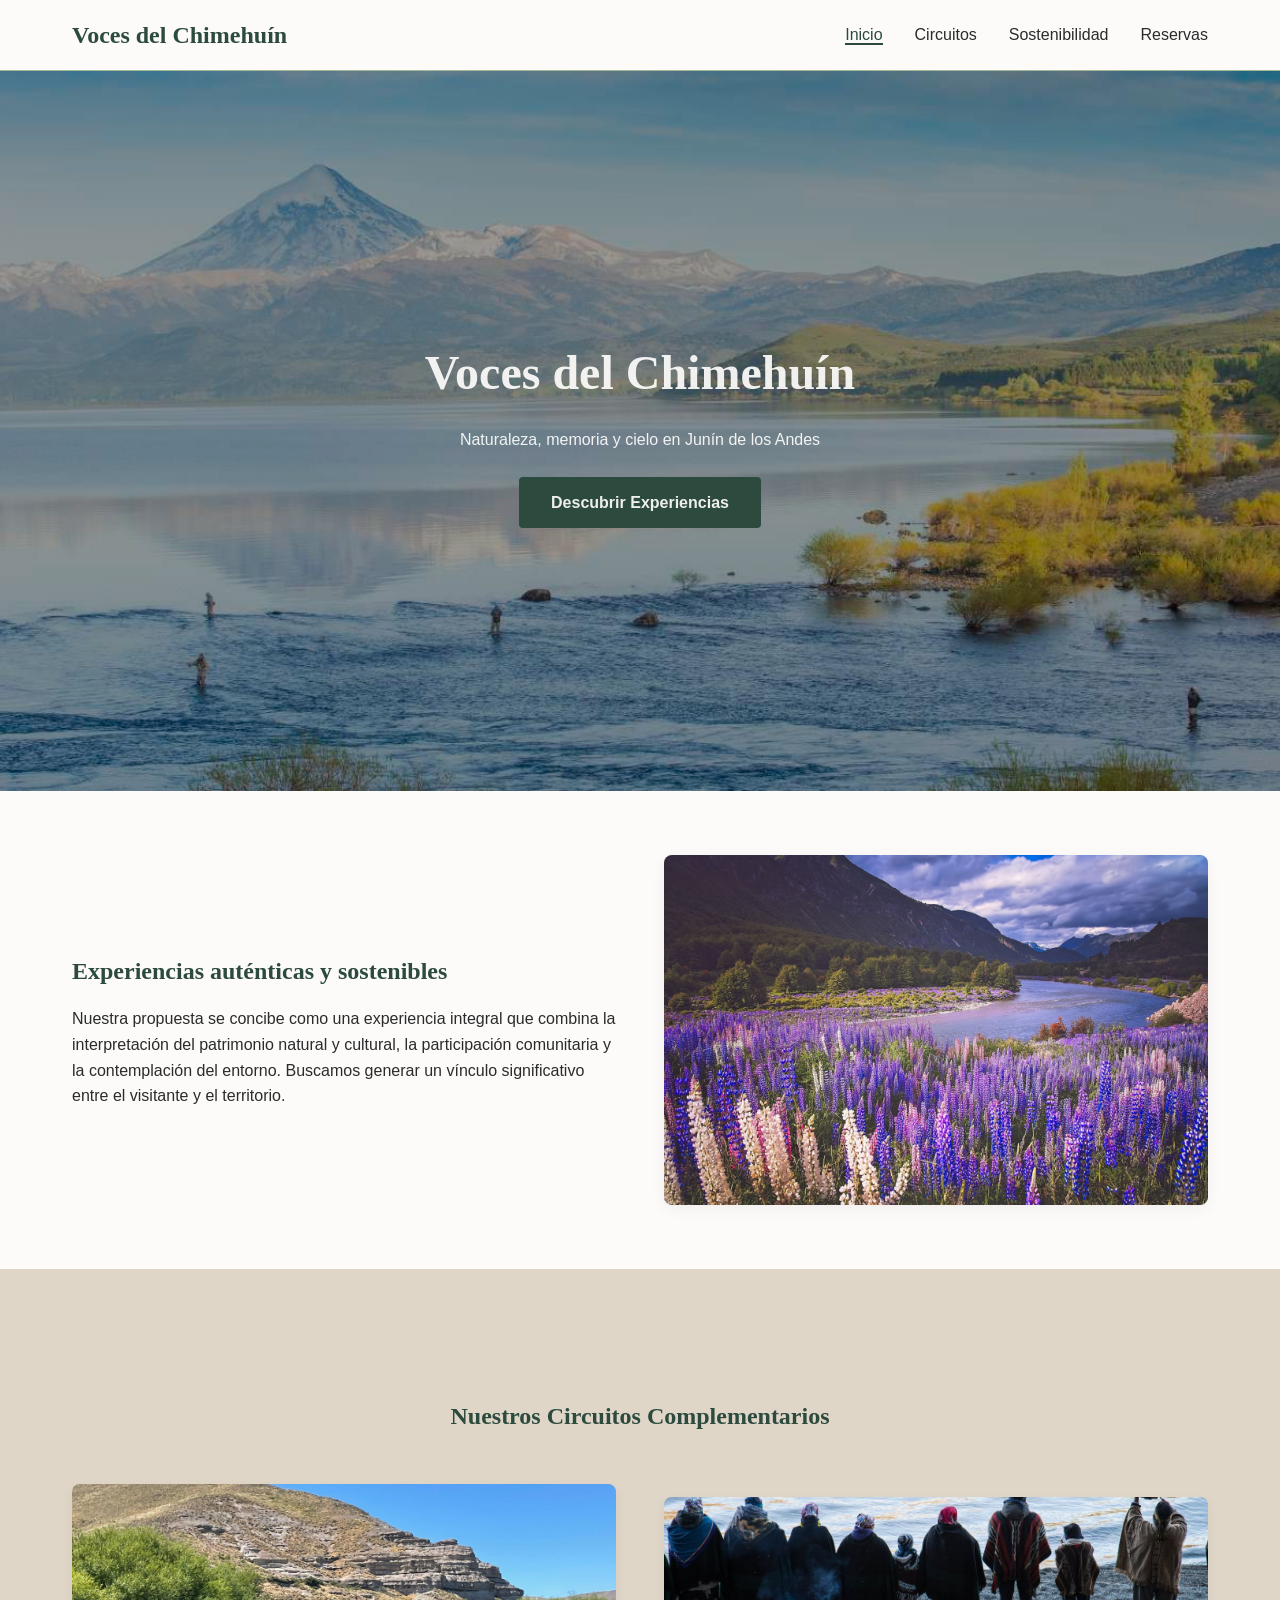
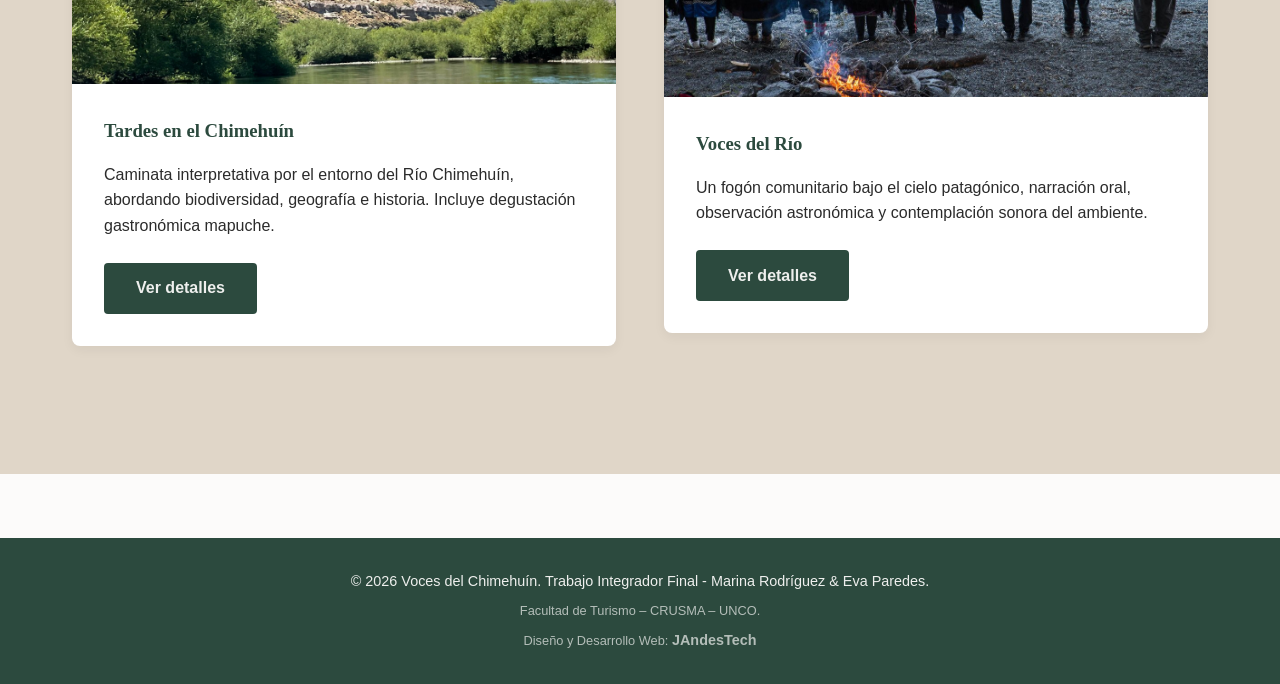
==== index.html @ fe64686c "initial commit" ====
<!DOCTYPE html>
<html lang="es">
<head>
    <meta charset="UTF-8">
    <meta name="viewport" content="width=device-width, initial-scale=1.0">
    <title>Voces del Chimehuín - Inicio</title>
    <link rel="stylesheet" href="css/styles.css">
</head>
<body>

    <header class="header-sitio">
        <div class="nav-contenedor">
            <div class="logo"><a href="index.html">Voces del Chimehuín</a></div>
            <input type="checkbox" id="menu-toggle" class="menu-checkbox">
            <label for="menu-toggle" class="menu-icono">&#9776;</label>
            <ul class="menu">
                <li><a href="index.html" class="active">Inicio</a></li>
                <li><a href="circuitos.html">Circuitos</a></li>
                <li><a href="comunidad.html">Sostenibilidad</a></li>
                <li><a href="contacto.html">Reservas</a></li>
            </ul>
        </div>
    </header>

    <section class="bg-imagen bg-overlay hero" style="background-image: url('img/asm.-la-boca-del-chimehuin-25.jpg');">
        <h1>Voces del Chimehuín</h1>
        <p>Naturaleza, memoria y cielo en Junín de los Andes</p>
        <a href="circuitos.html" class="btn">Descubrir Experiencias</a>
    </section>

    <main class="seccion grid-2">
        <div>
            <h2>Experiencias auténticas y sostenibles</h2>
            <p>Nuestra propuesta se concibe como una experiencia integral que combina la interpretación del patrimonio natural y cultural, la participación comunitaria y la contemplación del entorno. Buscamos generar un vínculo significativo entre el visitante y el territorio.</p>
        </div>
        <div class="bg-imagen tarjeta-img" style="background-image: url('img/patagonia-3856392785.jpg');"></div>
    </main>

    <section style="background-color: var(--color-tierra); padding: 4rem 0;">
        <div class="seccion">
            <h2 style="text-align: center; margin-bottom: 3rem;">Nuestros Circuitos Complementarios</h2>
            <div class="grid-2">
                <div class="card-circuito">
                    <div class="bg-imagen" style="background-image: url('img/Chimehuin-River_2-scaled.jpg'); min-height: 200px;"></div>
                    <div class="card-circuito-body">
                        <h3>Tardes en el Chimehuín</h3>
                        <p>Caminata interpretativa por el entorno del Río Chimehuín, abordando biodiversidad, geografía e historia. Incluye degustación gastronómica mapuche.</p>
                        <a href="circuitos.html" class="btn">Ver detalles</a>
                    </div>
                </div>
                <div class="card-circuito">
                    <div class="bg-imagen" style="background-image: url('img/fogon.jpg'); min-height: 200px;"></div>
                    <div class="card-circuito-body">
                        <h3>Voces del Río</h3>
                        <p>Un fogón comunitario bajo el cielo patagónico, narración oral, observación astronómica y contemplación sonora del ambiente.</p>
                        <a href="circuitos.html" class="btn">Ver detalles</a>
                    </div>
                </div>
            </div>
        </div>
    </section>

    <footer class="footer-sitio">
        <p>© 2026 Voces del Chimehuín. Trabajo Integrador Final - Marina Rodríguez & Eva Paredes.</p>
        <p class="footer-detail">Facultad de Turismo – CRUSMA – UNCO.</p>
        <p class="footer-atribution">Diseño y Desarrollo Web: <a href="https://jandestech.com.ar" target="_blank">JAndesTech</a></p>
    </footer>

</body>
</html>
---- css/styles.css ----
/* ==========================================================================
   VARIABLES Y CONFIGURACIÓN INICIAL (Inspiración: Guía del Bosque)
   ========================================================================== */
:root {
    --color-principal: #2c4a3e;     /* Verde pino orgánico */
    --color-secundario: #a3b899;    /* Verde musgo suave */
    --color-oscuro: #111e25;        /* Azul noche/negro profundo para el circuito nocturno */
    --color-tierra: #dfd5c6f6;        /* Arena/piedra de río para fondos claros */
    --color-claro: #fcfbfaee;         /* Blanco roto orgánico */
    --color-texto: #2b2b2b;
    --fuente-titulos: 'Georgia', serif;
    --fuente-cuerpo: 'Helvetica Neue', Arial, sans-serif;
}

* {
    box-sizing: border-box;
    margin: 0;
    padding: 0;
}

body {
    font-family: var(--fuente-cuerpo);
    color: var(--color-texto);
    background-color: var(--color-claro);
    line-height: 1.6;
}

h1, h2, h3 {
    font-family: var(--fuente-titulos);
    color: var(--color-principal);
    margin-bottom: 1rem;
}

/* ==========================================================================
   NAVEGACIÓN (Menú Hamburguesa Pure CSS - No JS)
   ========================================================================== */
.header-sitio {
    background-color: var(--color-claro);
    border-bottom: 1px solid var(--color-secundario);
    position: sticky;
    top: 0;
    z-index: 1000;
}

.nav-contenedor {
    max-width: 1200px;
    margin: 0 auto;
    display: flex;
    justify-content: space-between;
    align-items: center;
    padding: 1rem 2rem;
}

.logo a {
    font-family: var(--fuente-titulos);
    font-size: 1.5rem;
    font-weight: bold;
    color: var(--color-principal);
    text-decoration: none;
}

.menu {
    display: flex;
    list-style: none;
    gap: 2rem;
}

.menu a {
    text-decoration: none;
    color: var(--color-texto);
    font-weight: 500;
    transition: color 0.3s;
}

.menu a:hover, .menu a.active {
    color: var(--color-principal);
    border-bottom: 2px solid var(--color-principal);
}

/* Mecanismo de menú responsive sin JS */
.menu-checkbox, .menu-icono {
    display: none;
}

@media (max-width: 768px) {
    .menu {
        display: none;
        flex-direction: column;
        position: absolute;
        top: 100%;
        left: 0;
        width: 100%;
        background-color: var(--color-claro);
        padding: 1rem 2rem;
        border-bottom: 1px solid var(--color-secundario);
        gap: 1.5rem;
    }
    
    .menu-icono {
        display: block;
        font-size: 1.8rem;
        cursor: pointer;
        color: var(--color-principal);
    }
    
    /* Cuando el checkbox oculto se activa mediante el label, se muestra el menú */
    .menu-checkbox:checked ~ .menu {
        display: flex;
    }
}

/* ==========================================================================
   COMPONENTES DE IMÁGENES DE FONDO (Safe Backgrounds)
   ========================================================================== */
.bg-imagen {
    background-repeat: no-repeat;
    background-position: center center;
    background-size: cover;
    background-color: var(--color-secundario); /* Resguardo por si la imagen falla */
    position: relative;
}

/* Capa oscura superior para legibilidad de textos */
.bg-overlay::before {
    content: "";
    position: absolute;
    top: 0; left: 0; width: 100%; height: 100%;
    background-color: rgba(0, 0, 0, 0.4);
    z-index: 1;
}

.bg-overlay-dark::before {
    content: "";
    position: absolute;
    top: 0; left: 0; width: 100%; height: 100%;
    background-color: rgba(17, 30, 37, 0.75); /* Filtro azul noche */
    z-index: 1;
}

.bg-imagen > * {
    position: relative;
    z-index: 2;
}

/* ==========================================================================
   ESTILOS GENERALES DE ESTRUCTURA Y BLOQUES
   ========================================================================== */
.seccion {
    padding: 4rem 2rem;
    max-width: 1200px;
    margin: 0 auto;
}

.hero {
    min-height: 80vh;
    display: flex;
    flex-direction: column;
    justify-content: center;
    align-items: center;
    text-align: center;
    color: var(--color-claro);
    padding: 2rem;
}

.hero h1 {
    color: var(--color-claro);
    font-size: 3rem;
}

.btn {
    display: inline-block;
    padding: 0.8rem 2rem;
    background-color: var(--color-principal);
    color: var(--color-claro);
    text-decoration: none;
    border-radius: 4px;
    font-weight: bold;
    margin-top: 1.5rem;
    transition: background 0.3s;
}

.btn:hover {
    background-color: #1b3028;
}

.grid-2 {
    display: grid;
    grid-template-columns: repeat(auto-fit, minmax(300px, 1fr));
    gap: 3rem;
    align-items: center;
}

.tarjeta-img {
    min-height: 350px;
    border-radius: 8px;
    box-shadow: 0 4px 15px rgba(0,0,0,0.05);
}

.card-circuito {
    background-color: white;
    border-radius: 8px;
    overflow: hidden;
    box-shadow: 0 4px 12px rgba(0,0,0,0.05);
}

.card-circuito-body {
    padding: 2rem;
}

/* Variación tema nocturno para circuitos */
.bloque-nocturno {
    background-color: var(--color-oscuro);
    color: var(--color-claro);
}
.bloque-nocturno h2, .bloque-nocturno h3 {
    color: var(--color-secundario);
}

/* Tablas y Formularios */
.tabla-info {
    width: 100%;
    border-collapse: collapse;
    margin: 2rem 0;
}
.tabla-info th, .tabla-info td {
    padding: 1rem;
    border-bottom: 1px solid var(--color-secundario);
    text-align: left;
}

.form-grupo {
    margin-bottom: 1.5rem;
}
.form-grupo label {
    display: block;
    margin-bottom: 0.5rem;
    font-weight: bold;
}
.form-control {
    width: 100%;
    padding: 0.8rem;
    border: 1px solid var(--color-secundario);
    border-radius: 4px;
    background-color: var(--color-claro);
}

.footer-sitio {
    background-color: var(--color-principal);
    color: var(--color-claro);
    text-align: center;
    padding: 2rem;
    margin-top: 4rem;
    font-size: 0.9rem;
}

.footer-detail {
    font-size: 0.8rem;
    opacity: 0.7;
    margin-top: 0.5rem;
}

.footer-atribution {
    font-size: 0.8rem;
     opacity: 0.7; 
     margin-top: 0.5rem;
}

.footer-atribution a {
    color: var(--color-claro);
    text-decoration: none;
    font-weight: bold;
    font-size: 0.9rem;
}
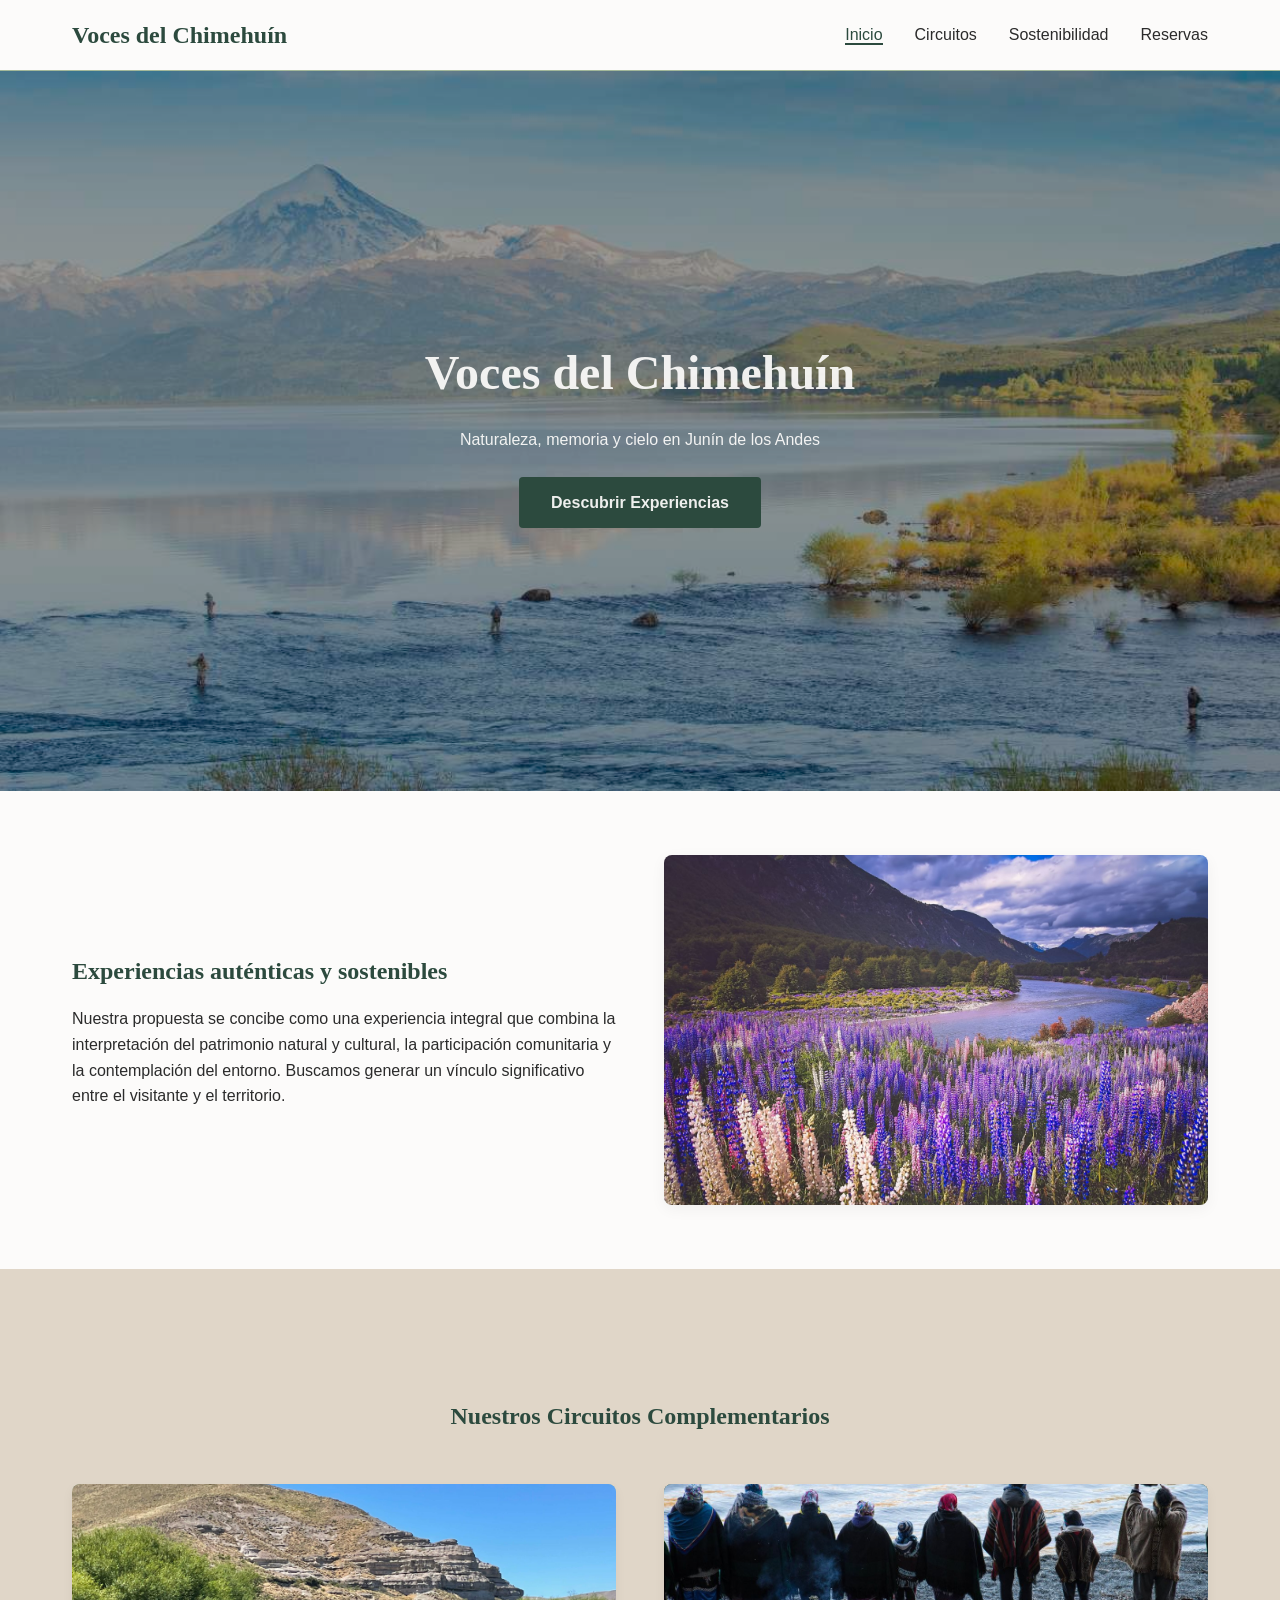
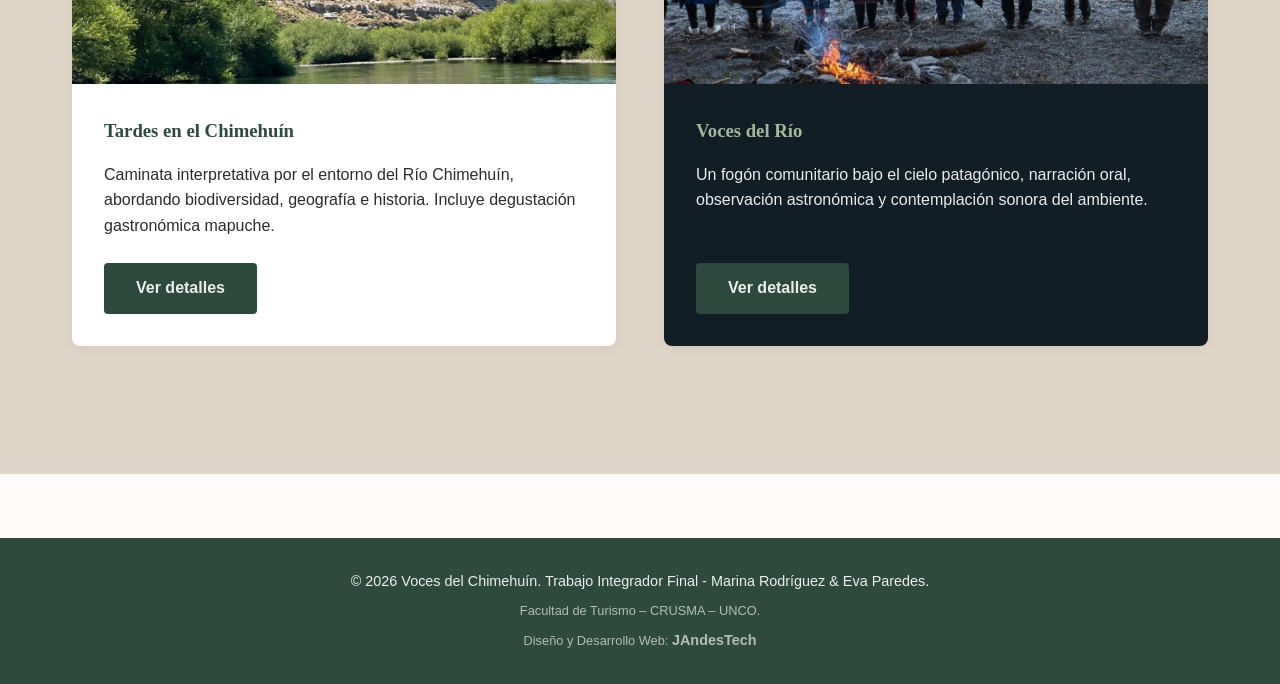
==== commit e10b4273: "added flex to circuits cards" ====
--- a/index.html
+++ b/index.html
@@ -48,7 +48,7 @@
                         <a href="circuitos.html" class="btn">Ver detalles</a>
                     </div>
                 </div>
-                <div class="card-circuito">
+                <div class="card-circuito bloque-nocturno">
                     <div class="bg-imagen" style="background-image: url('img/fogon.jpg'); min-height: 200px;"></div>
                     <div class="card-circuito-body">
                         <h3>Voces del Río</h3>
--- a/css/styles.css
+++ b/css/styles.css
@@ -82,7 +82,7 @@
     display: none;
 }
 
-@media (max-width: 768px) {
+@media (max-width: 876px) {
     .menu {
         display: none;
         flex-direction: column;
@@ -107,6 +107,10 @@
     .menu-checkbox:checked ~ .menu {
         display: flex;
     }
+
+    /* da vuelta las tarjetas en circuitos */
+    .sink-on-collapse{ grid-row: 2; }
+
 }
 
 /* ==========================================================================
@@ -201,10 +205,25 @@
     border-radius: 8px;
     overflow: hidden;
     box-shadow: 0 4px 12px rgba(0,0,0,0.05);
+    height: 100%;
+    display: flex;
+    flex-direction: column;
 }
 
 .card-circuito-body {
     padding: 2rem;
+    flex-grow: 1;
+    display: flex;
+    flex-direction: column;
+}
+
+.card-circuito-body p {
+    margin-bottom: 1.5rem;
+}
+
+.card-circuito-body > .btn {
+    margin-top: auto;
+    width: fit-content;
 }
 
 /* Variación tema nocturno para circuitos */
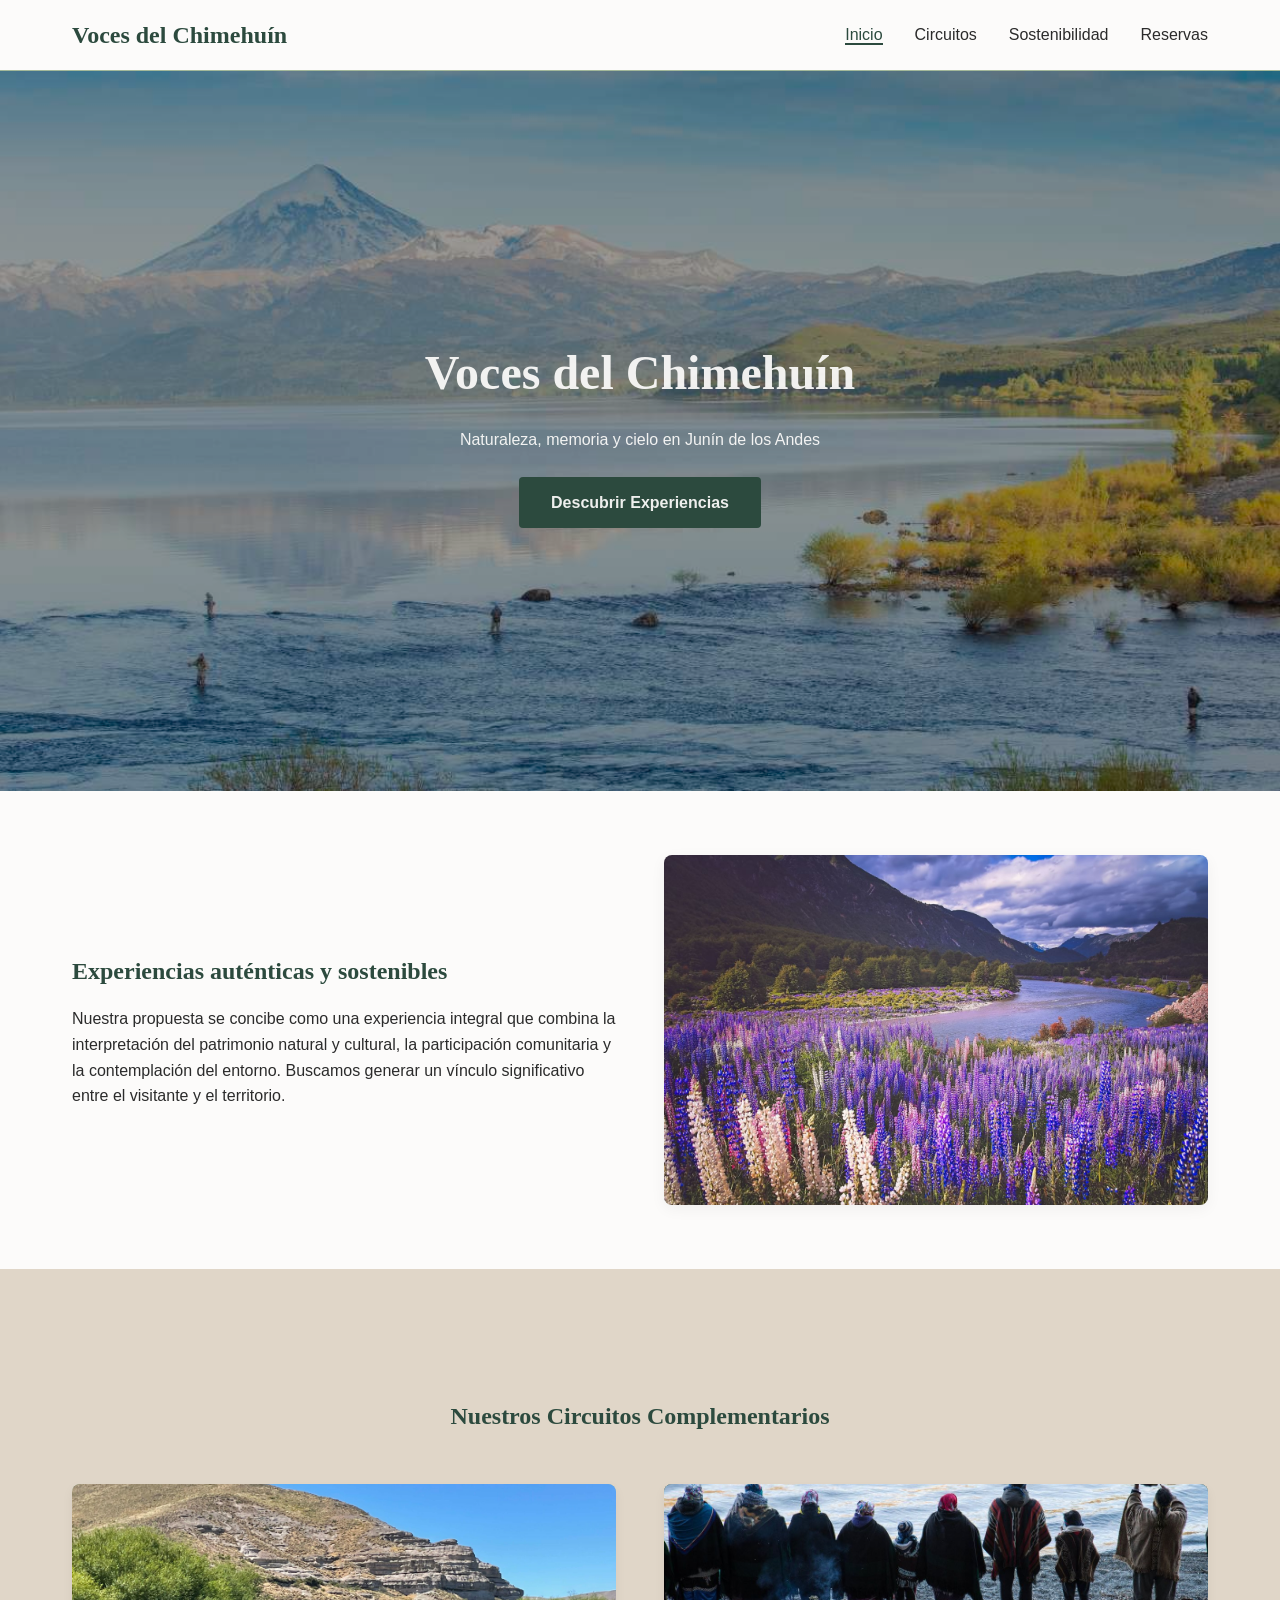
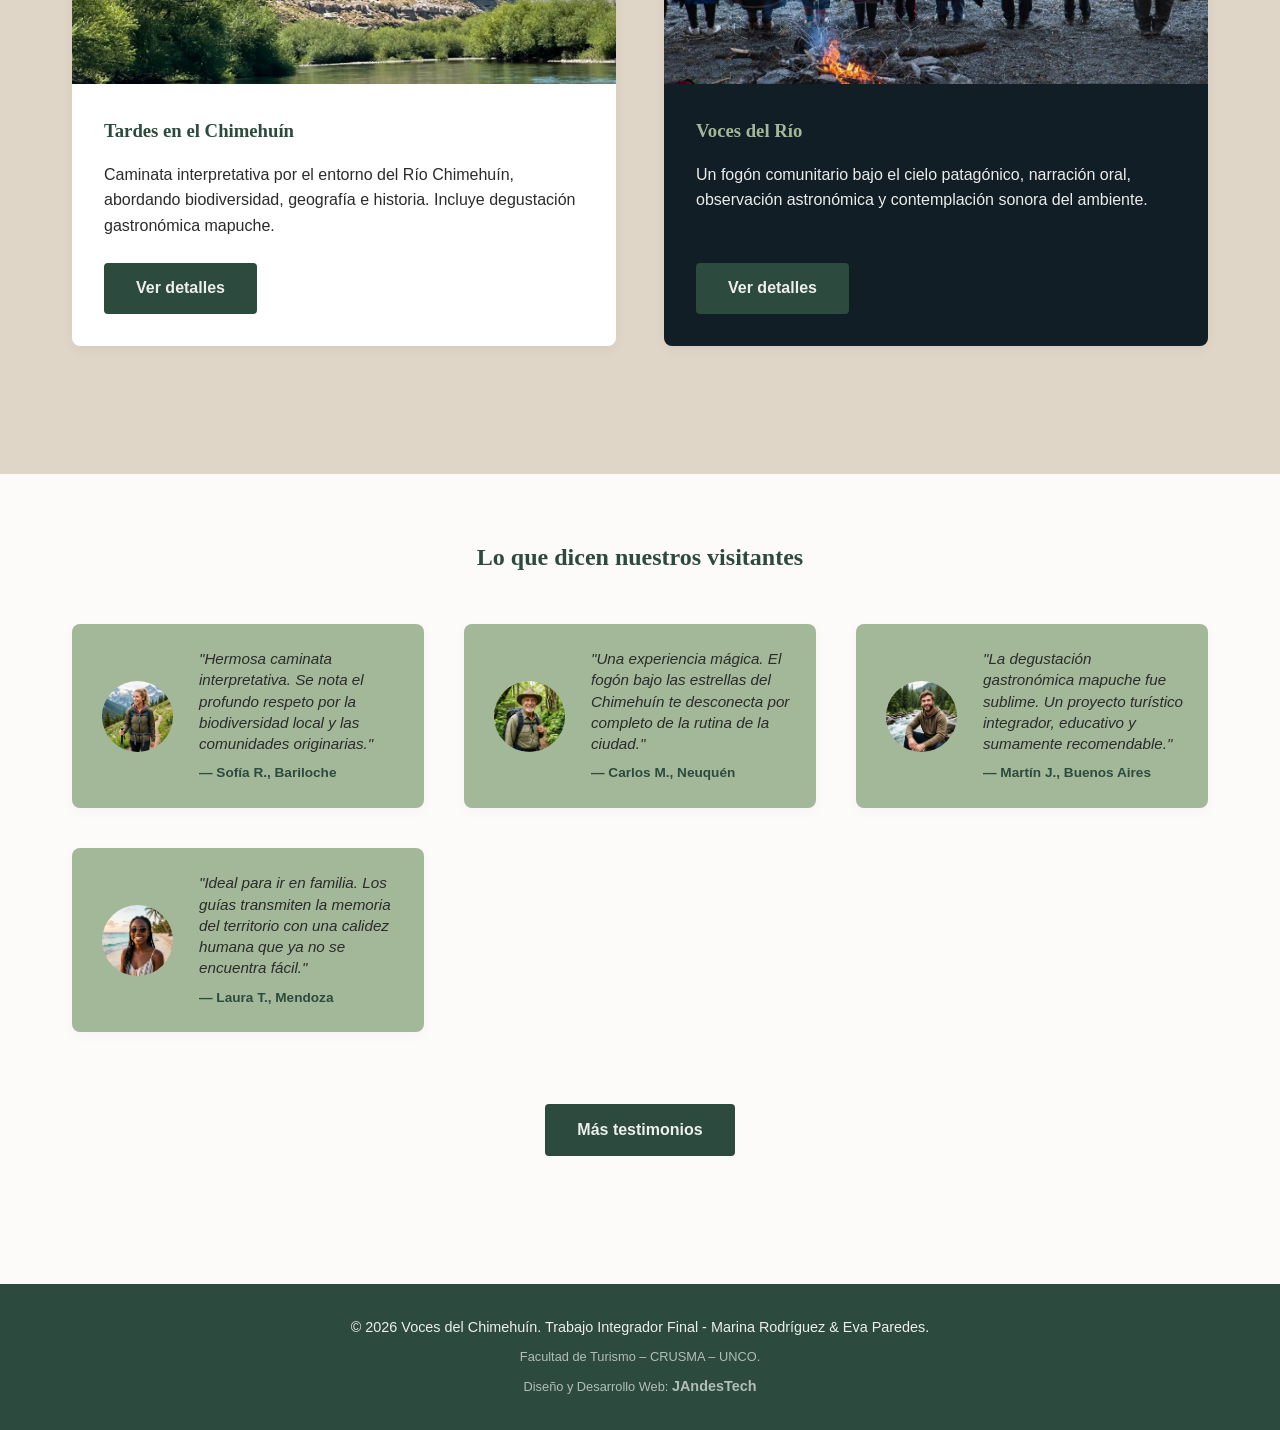
==== commit c4de4fc8: "added testimonials" ====
--- a/index.html
+++ b/index.html
@@ -60,6 +60,71 @@
         </div>
     </section>
 
+    <section class="seccion-testimonios">
+        <div class="seccion">
+            <h2 style="text-align: center; margin-bottom: 3rem;">Lo que dicen nuestros visitantes</h2>
+            
+            <input type="checkbox" id="testimonio-toggle" class="testimonios-checkbox">
+            
+            <div class="testimonios-contenedor">
+                <div class="testimonio-card">
+                    <img src="img/1.jpg" alt="Avatar de visitante" class="testimonio-avatar">
+                    <blockquote class="testimonio-quote">
+                        <p>"Hermosa caminata interpretativa. Se nota el profundo respeto por la biodiversidad local y las comunidades originarias."</p>
+                        <cite>— Sofía R., Bariloche</cite>
+                    </blockquote>
+                </div>
+                
+                <div class="testimonio-card">
+                    <img src="img/2.jpg" alt="Avatar de visitante" class="testimonio-avatar">
+                    <blockquote class="testimonio-quote">
+                        <p>"Una experiencia mágica. El fogón bajo las estrellas del Chimehuín te desconecta por completo de la rutina de la ciudad."</p>
+                        <cite>— Carlos M., Neuquén</cite>
+                    </blockquote>
+                </div>
+
+                <div class="testimonio-card">
+                    <img src="img/3.jpg" alt="Avatar de visitante" class="testimonio-avatar">
+                    <blockquote class="testimonio-quote">
+                        <p>"La degustación gastronómica mapuche fue sublime. Un proyecto turístico integrador, educativo y sumamente recomendable."</p>
+                        <cite>— Martín J., Buenos Aires</cite>
+                    </blockquote>
+                </div>
+
+                <div class="testimonio-card">
+                    <img src="img/4.jpg" alt="Avatar de visitante" class="testimonio-avatar">
+                    <blockquote class="testimonio-quote">
+                        <p>"Ideal para ir en familia. Los guías transmiten la memoria del territorio con una calidez humana que ya no se encuentra fácil."</p>
+                        <cite>— Laura T., Mendoza</cite>
+                    </blockquote>
+                </div>
+
+                <div class="testimonio-card extra">
+                    <img src="img/5.jpg" alt="Avatar de visitante" class="testimonio-avatar">
+                    <blockquote class="testimonio-quote">
+                        <p>"El sonido del río de fondo mientras escuchábamos los relatos locales fue imborrable. Volveré sin dudas el próximo verano."</p>
+                        <cite>— Esteban G., Córdoba</cite>
+                    </blockquote>
+                </div>
+
+                <div class="testimonio-card extra">
+                    <img src="img/6.jpg" alt="Avatar de visitante" class="testimonio-avatar">
+                    <blockquote class="testimonio-quote">
+                        <p>"Un ejemplo real de turismo sostenible. El cuidado del entorno del Chimehuín está presente en cada detalle del circuito."</p>
+                        <cite>— Ana Clara P., Rosario</cite>
+                    </blockquote>
+                </div>
+            </div>
+
+            <div class="testimonio-boton-wrapper">
+                <label for="testimonio-toggle" class="btn">
+                    <span class="texto-ver-mas">Más testimonios</span>
+                    <span class="texto-ver-menos">Ver menos</span>
+                </label>
+            </div>
+        </div>
+    </section>
+
     <footer class="footer-sitio">
         <p>© 2026 Voces del Chimehuín. Trabajo Integrador Final - Marina Rodríguez & Eva Paredes.</p>
         <p class="footer-detail">Facultad de Turismo – CRUSMA – UNCO.</p>
--- a/css/styles.css
+++ b/css/styles.css
@@ -289,4 +289,97 @@
     text-decoration: none;
     font-weight: bold;
     font-size: 0.9rem;
+}
+
+/* ==========================================================================
+   SECCIÓN TESTIMONIOS (Pure CSS - No JS)
+   ========================================================================== */
+.seccion-testimonios {
+    background-color: var(--color-claro);
+}
+
+.testimonios-contenedor {
+    display: grid;
+    grid-template-columns: repeat(auto-fit, minmax(320px, 1fr));
+    gap: 2.5rem;
+    margin-bottom: 2rem;
+}
+
+.testimonio-card {
+    background-color: var(--color-secundario);
+    padding: 1.5rem;
+    border-radius: 8px;
+    box-shadow: 0 4px 12px rgba(0,0,0,0.03);
+    border-left: 4px solid var(--color-secundario);
+    display: flex;
+    align-items: center; /* Alínea verticalmente avatar y quote */
+    gap: 1.5rem;
+    transition: transform 0.3s ease;
+}
+
+.testimonio-card:hover {
+    transform: translateY(-2px);
+}
+
+.testimonio-avatar {
+    width: 75px;
+    height: 75px;
+    border-radius: 50%;
+    object-fit: cover;
+    border: 2px solid var(--color-secundario);
+    flex-shrink: 0; /* Evita que el avatar se deforme en pantallas chicas */
+}
+
+.testimonio-quote {
+    font-size: 0.95rem;
+    color: var(--color-texto);
+}
+
+.testimonio-quote p {
+    font-style: italic;
+    margin-bottom: 0.5rem;
+    line-height: 1.4;
+}
+
+.testimonio-quote cite {
+    display: block;
+    font-size: 0.85rem;
+    font-weight: bold;
+    color: var(--color-principal);
+    font-style: normal;
+}
+
+/* Lógica del Toggle sin JavaScript */
+.testimonios-checkbox {
+    display: none; /* Escondemos el input */
+}
+
+/* Por defecto, las tarjetas extra están ocultas */
+.testimonio-card.extra {
+    display: none;
+}
+
+/* Cuando el checkbox está activo (checked) mostramos las extras con flex para el layout interno */
+.testimonios-checkbox:checked ~ .testimonios-contenedor .testimonio-card.extra {
+    display: flex;
+}
+
+/* Centrado del botón disparador */
+.testimonio-boton-wrapper {
+    text-align: center;
+    margin-top: 3rem;
+}
+
+/* Control dinámico de los textos del botón */
+.btn .texto-ver-menos {
+    display: none;
+}
+
+/* Si se marca el checkbox, invertimos la visibilidad de los textos */
+.testimonios-checkbox:checked ~ .testimonio-boton-wrapper .btn .texto-ver-mas {
+    display: none;
+}
+
+.testimonios-checkbox:checked ~ .testimonio-boton-wrapper .btn .texto-ver-menos {
+    display: inline;
 }
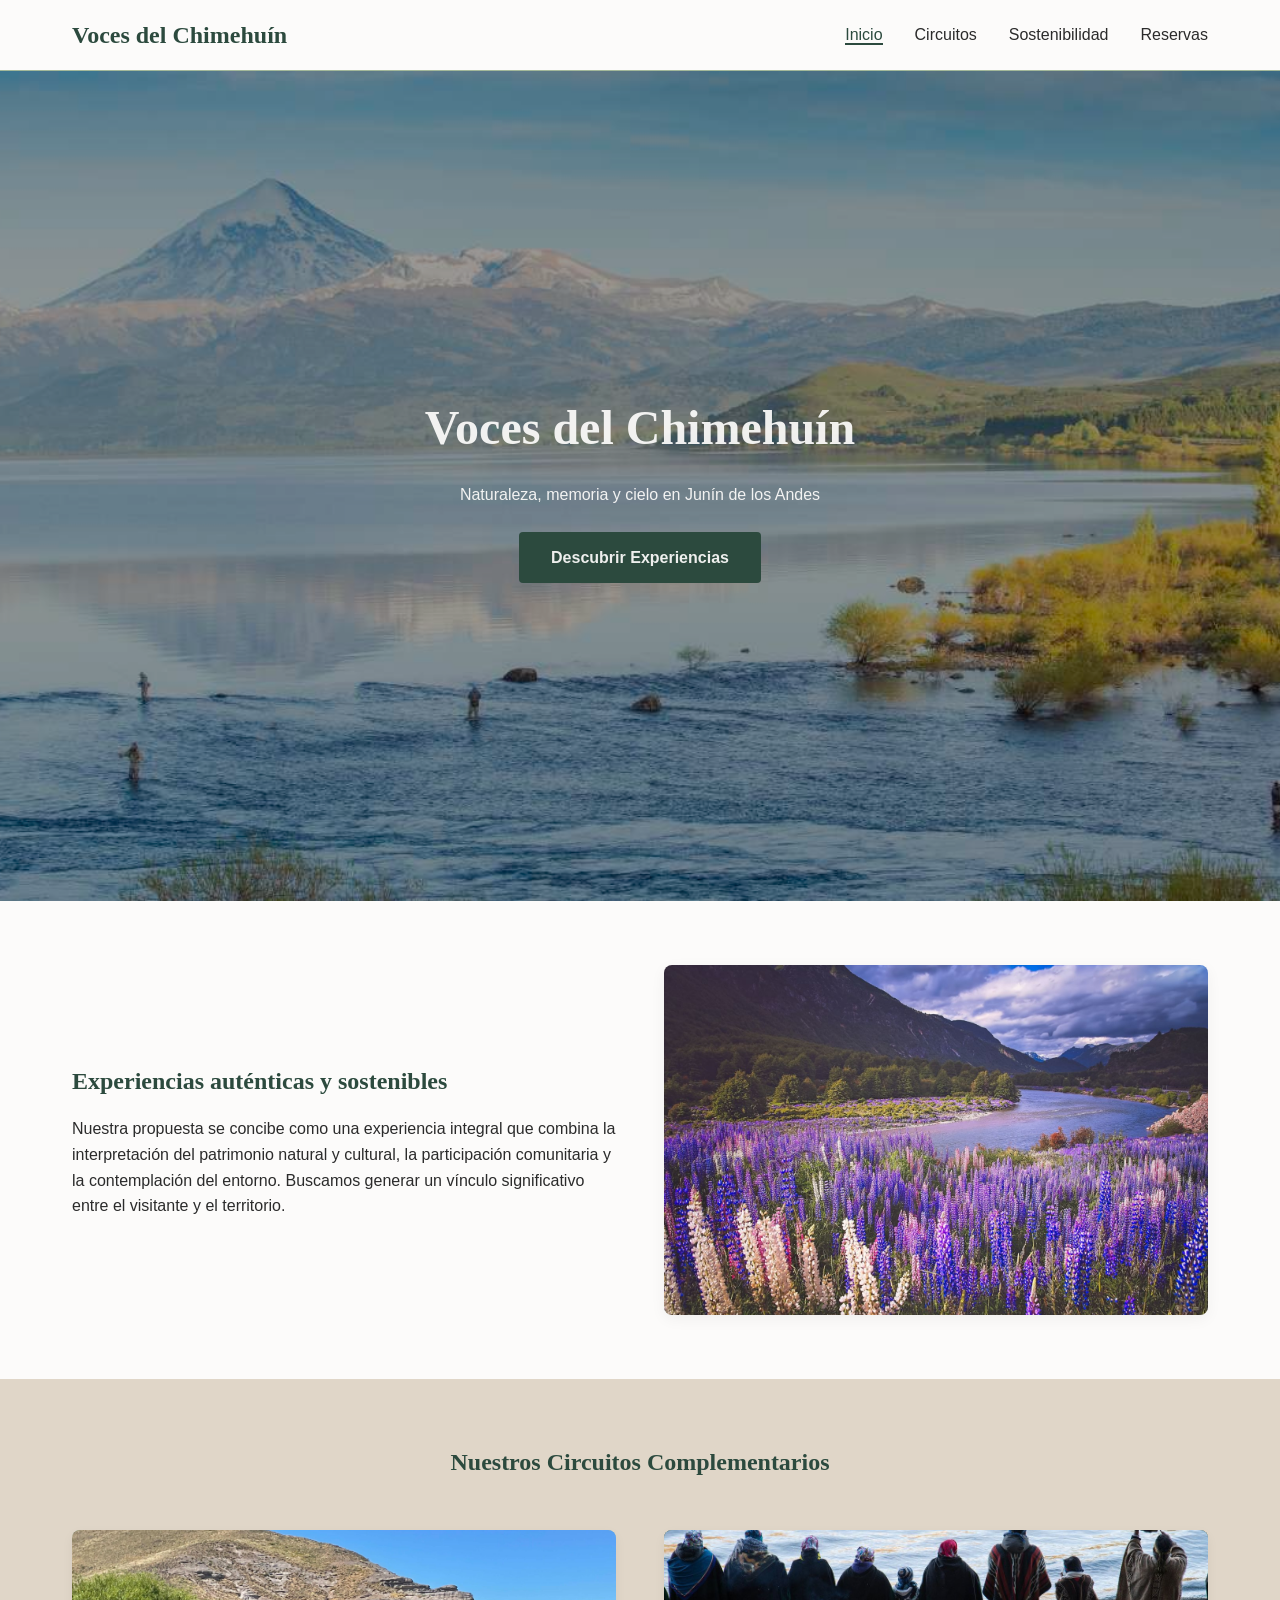
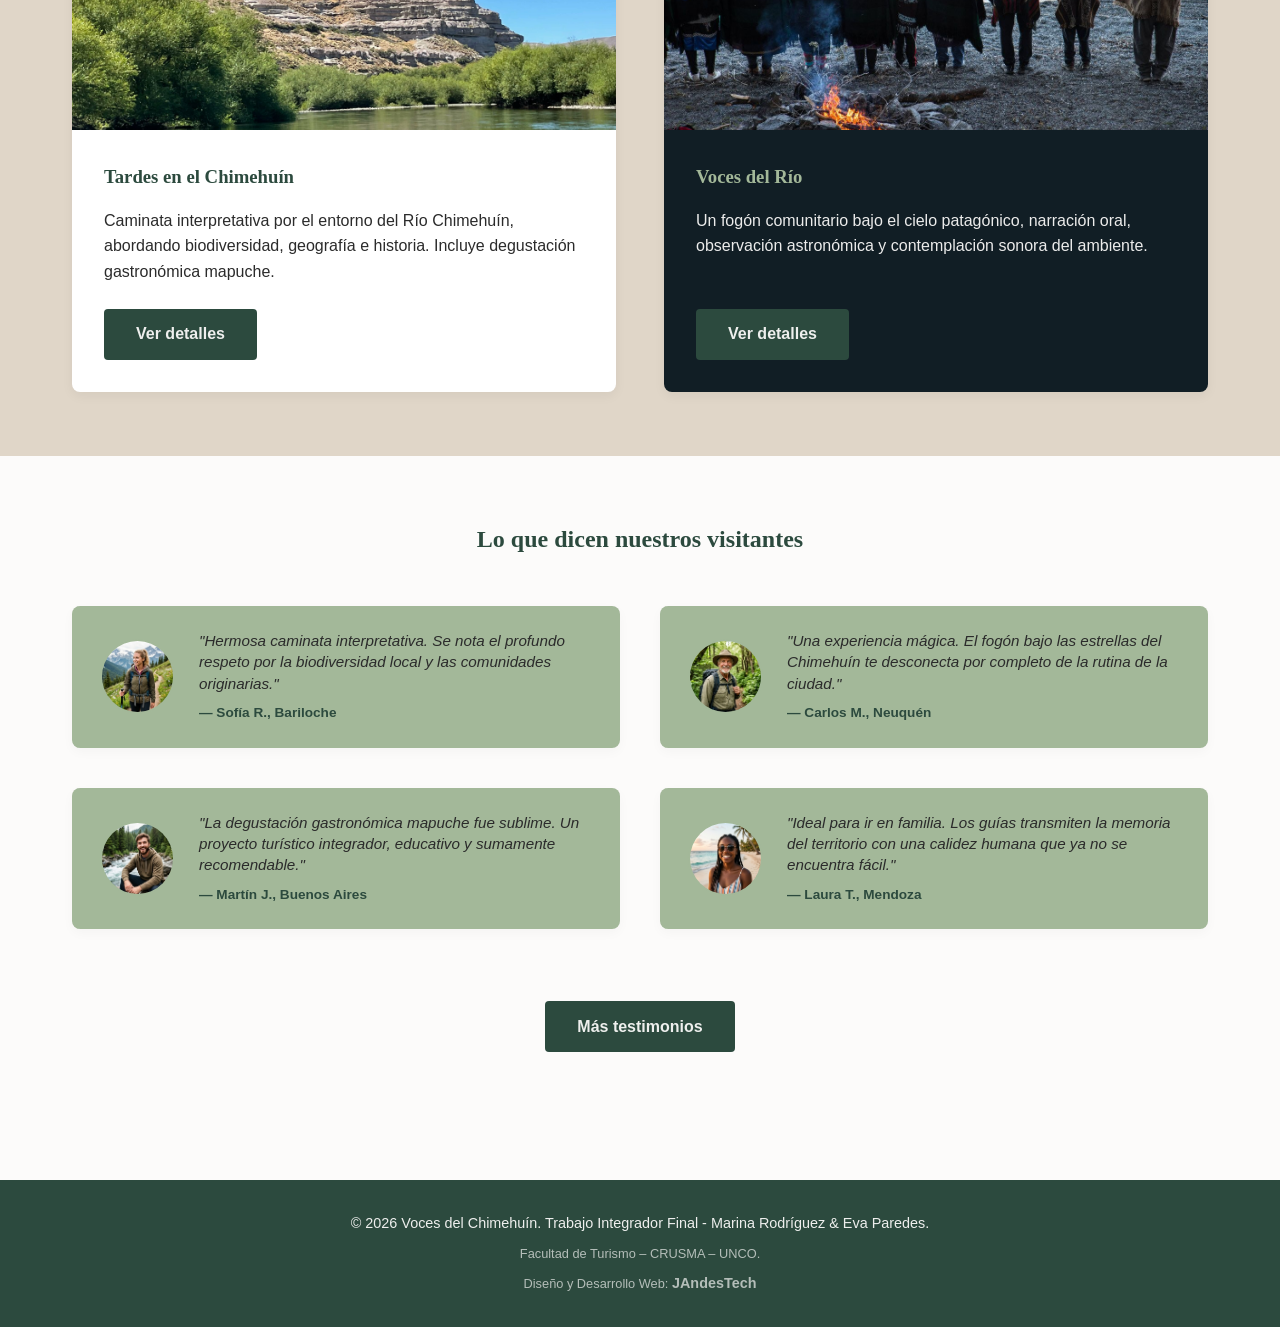
==== commit bb63a637: "fixed responiveness on testimonials" ====
--- a/index.html
+++ b/index.html
@@ -36,7 +36,7 @@
         <div class="bg-imagen tarjeta-img" style="background-image: url('img/patagonia-3856392785.jpg');"></div>
     </main>
 
-    <section style="background-color: var(--color-tierra); padding: 4rem 0;">
+    <section style="background-color: var(--color-tierra);">
         <div class="seccion">
             <h2 style="text-align: center; margin-bottom: 3rem;">Nuestros Circuitos Complementarios</h2>
             <div class="grid-2">
--- a/css/styles.css
+++ b/css/styles.css
@@ -156,7 +156,7 @@
 }
 
 .hero {
-    min-height: 80vh;
+    min-height: calc(100vh - 70px);
     display: flex;
     flex-direction: column;
     justify-content: center;
@@ -300,7 +300,8 @@
 
 .testimonios-contenedor {
     display: grid;
-    grid-template-columns: repeat(auto-fit, minmax(320px, 1fr));
+    grid-template-columns: repeat(2, minmax(320px, 700px));
+    justify-content: center;
     gap: 2.5rem;
     margin-bottom: 2rem;
 }
@@ -315,6 +316,12 @@
     align-items: center; /* Alínea verticalmente avatar y quote */
     gap: 1.5rem;
     transition: transform 0.3s ease;
+}
+
+@media (max-width: 700px) {
+    .testimonios-contenedor {
+        grid-template-columns: minmax(320px, 700px);
+    }
 }
 
 .testimonio-card:hover {
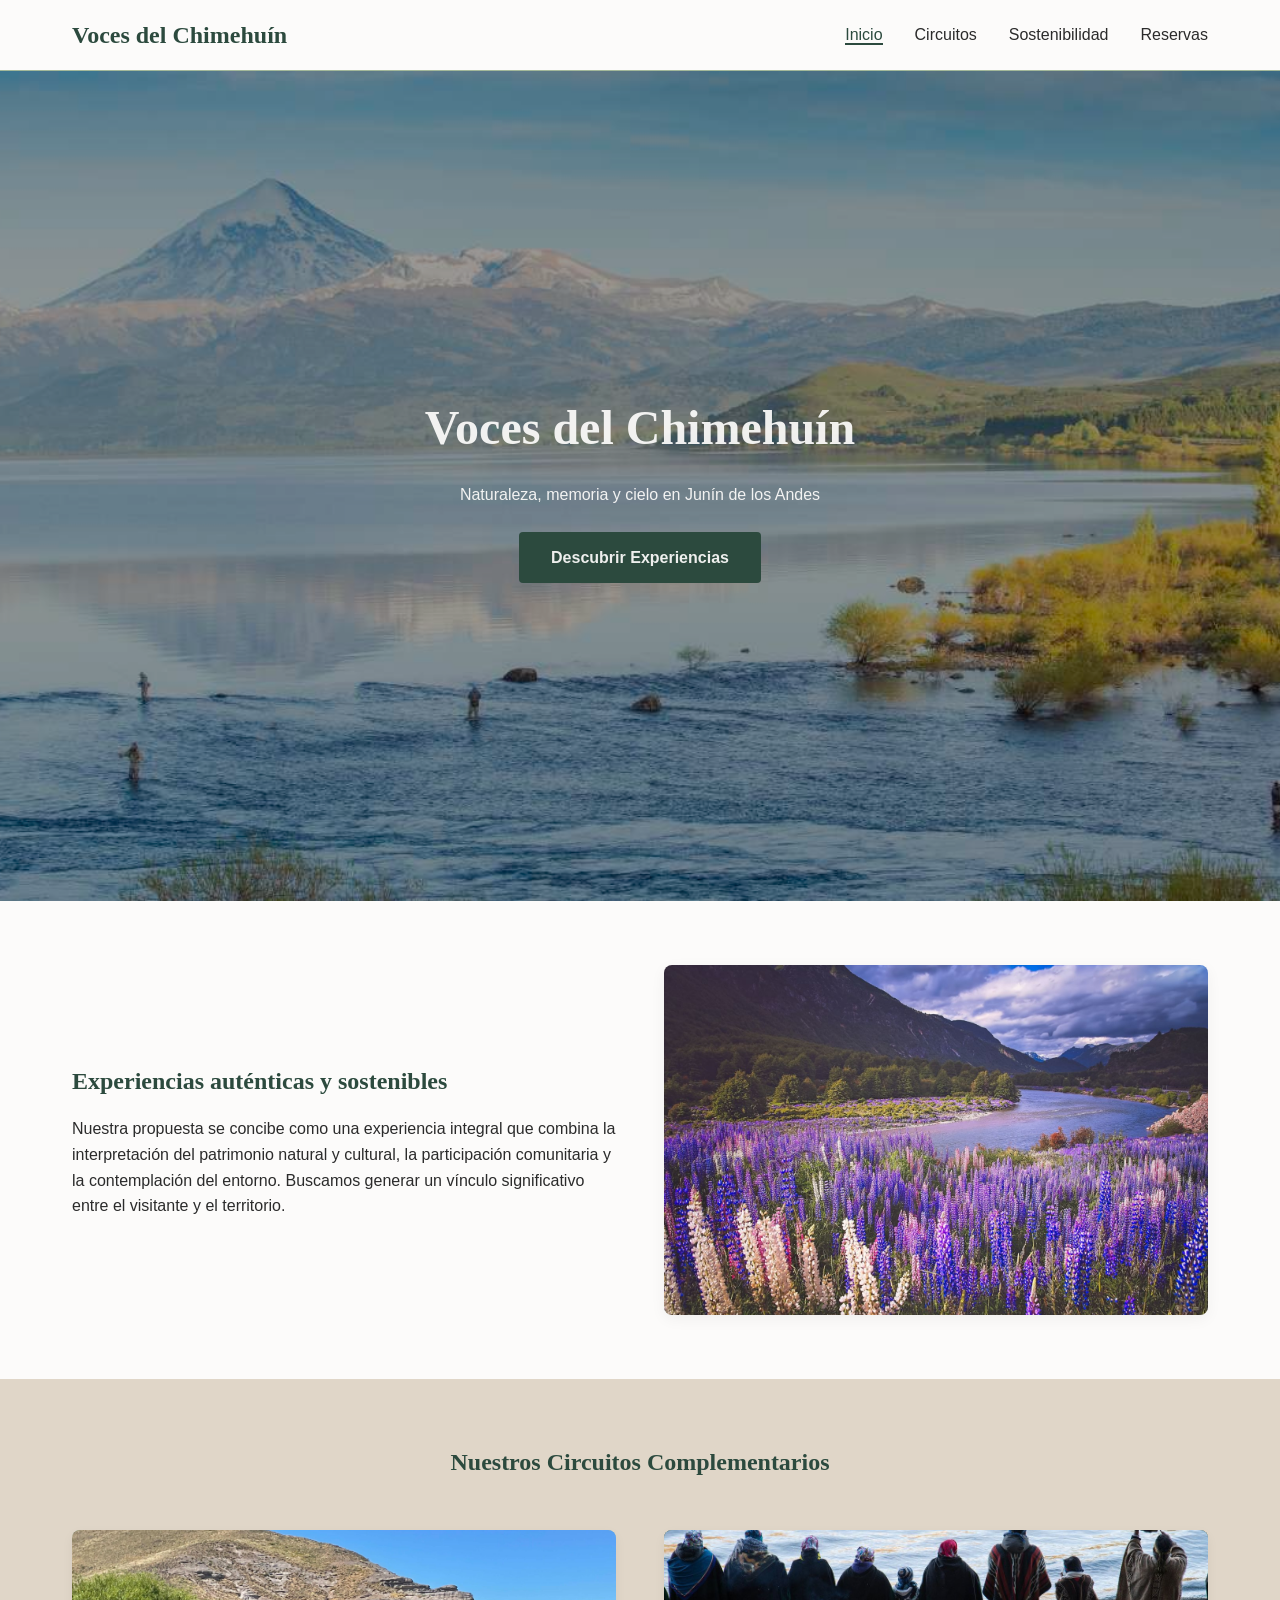
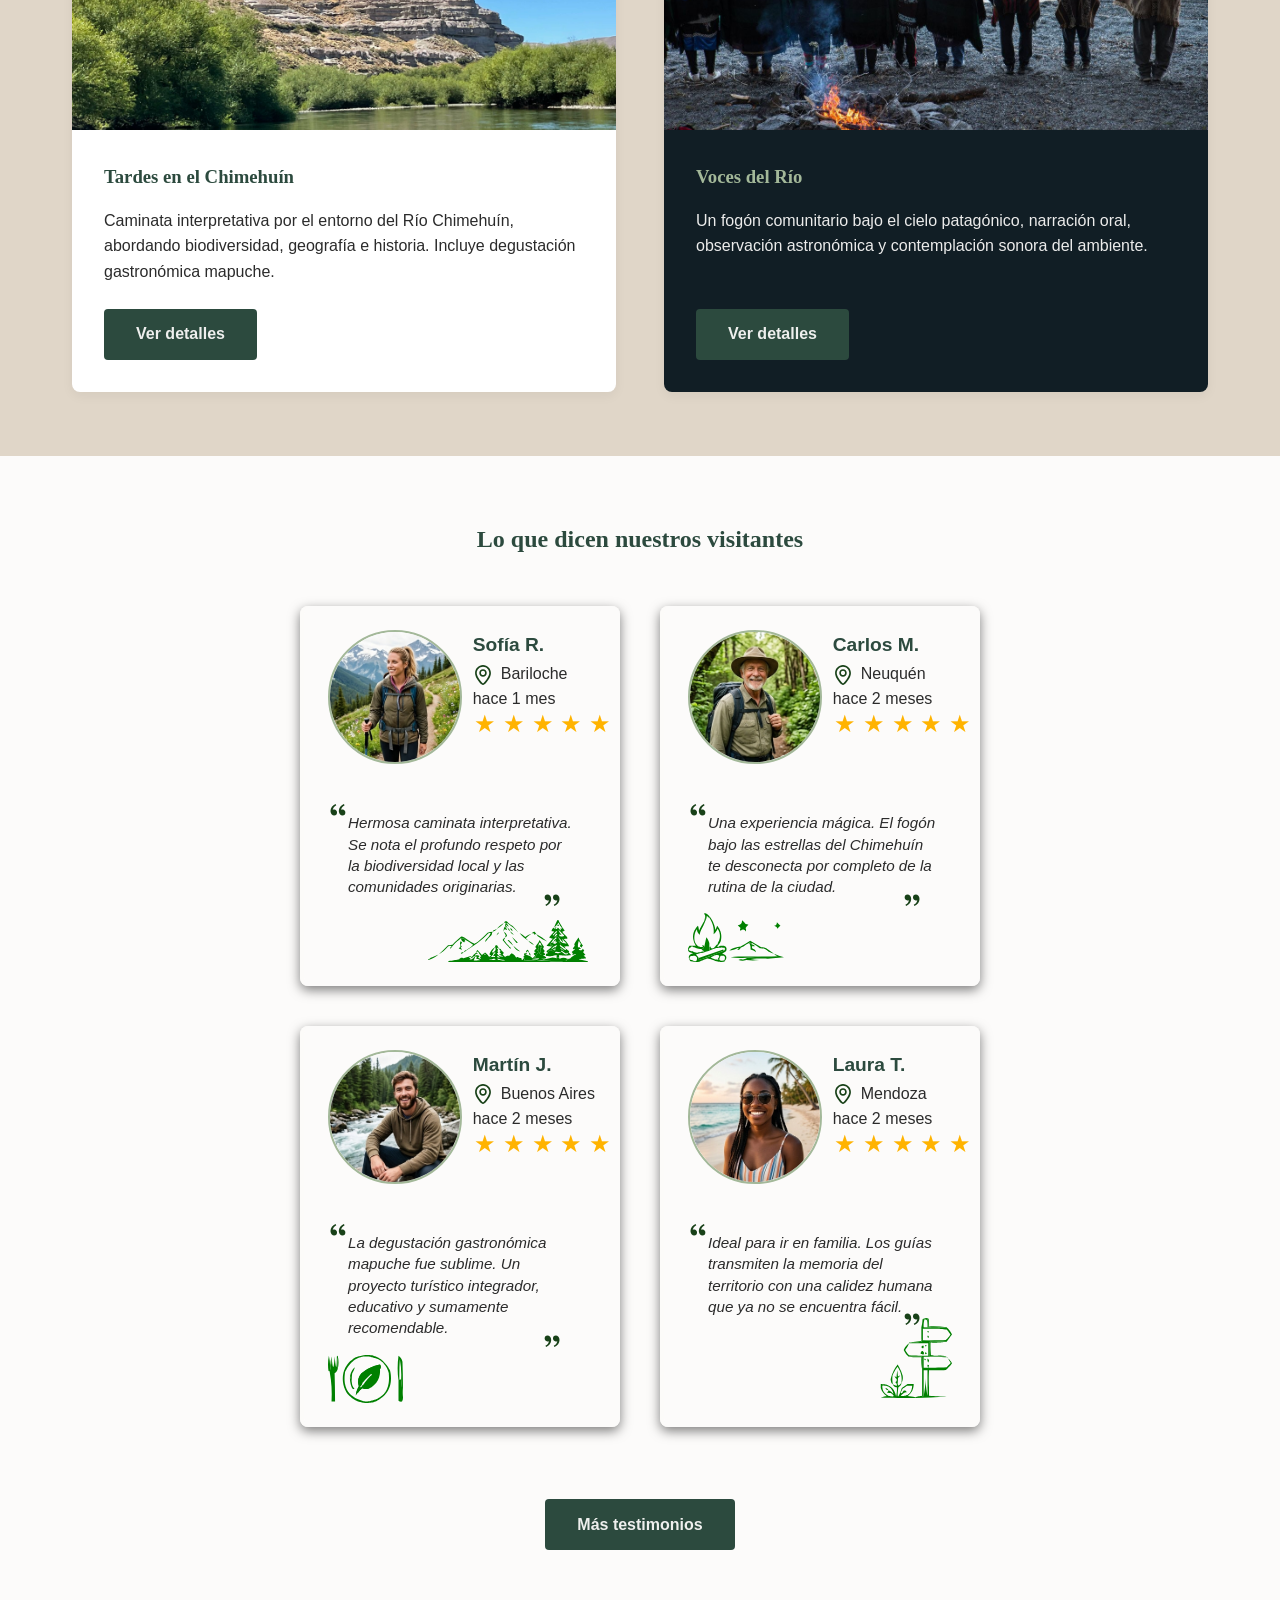
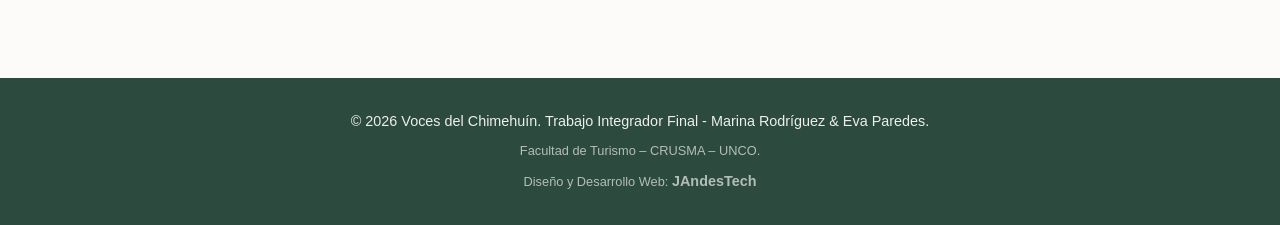
==== commit cd4752f1: "upgraded testimonials" ====
--- a/index.html
+++ b/index.html
@@ -1,135 +1,275 @@
-<!DOCTYPE html>
+<!doctype html>
 <html lang="es">
-<head>
-    <meta charset="UTF-8">
-    <meta name="viewport" content="width=device-width, initial-scale=1.0">
+  <head>
+    <meta charset="UTF-8" />
+    <meta name="viewport" content="width=device-width, initial-scale=1.0" />
     <title>Voces del Chimehuín - Inicio</title>
-    <link rel="stylesheet" href="css/styles.css">
-</head>
-<body>
-
+    <link rel="stylesheet" href="css/styles.css" />
+  </head>
+  <body>
     <header class="header-sitio">
-        <div class="nav-contenedor">
-            <div class="logo"><a href="index.html">Voces del Chimehuín</a></div>
-            <input type="checkbox" id="menu-toggle" class="menu-checkbox">
-            <label for="menu-toggle" class="menu-icono">&#9776;</label>
-            <ul class="menu">
-                <li><a href="index.html" class="active">Inicio</a></li>
-                <li><a href="circuitos.html">Circuitos</a></li>
-                <li><a href="comunidad.html">Sostenibilidad</a></li>
-                <li><a href="contacto.html">Reservas</a></li>
-            </ul>
+      <div class="nav-contenedor">
+        <div class="logo"><a href="index.html">Voces del Chimehuín</a></div>
+        <input type="checkbox" id="menu-toggle" class="menu-checkbox" />
+        <label for="menu-toggle" class="menu-icono">&#9776;</label>
+        <ul class="menu">
+          <li><a href="index.html" class="active">Inicio</a></li>
+          <li><a href="circuitos.html">Circuitos</a></li>
+          <li><a href="comunidad.html">Sostenibilidad</a></li>
+          <li><a href="contacto.html">Reservas</a></li>
+        </ul>
+      </div>
+    </header>
+
+    <section
+      class="bg-imagen bg-overlay hero"
+      style="
+        background-image: url(&quot;img/asm.-la-boca-del-chimehuin-25.jpg&quot;);
+      "
+    >
+      <h1>Voces del Chimehuín</h1>
+      <p>Naturaleza, memoria y cielo en Junín de los Andes</p>
+      <a href="circuitos.html" class="btn">Descubrir Experiencias</a>
+    </section>
+
+    <main class="seccion grid-2">
+      <div>
+        <h2>Experiencias auténticas y sostenibles</h2>
+        <p>
+          Nuestra propuesta se concibe como una experiencia integral que combina
+          la interpretación del patrimonio natural y cultural, la participación
+          comunitaria y la contemplación del entorno. Buscamos generar un
+          vínculo significativo entre el visitante y el territorio.
+        </p>
+      </div>
+      <div
+        class="bg-imagen tarjeta-img"
+        style="background-image: url(&quot;img/patagonia-3856392785.jpg&quot;)"
+      ></div>
+    </main>
+
+    <section style="background-color: var(--color-tierra)">
+      <div class="seccion">
+        <h2 style="text-align: center; margin-bottom: 3rem">
+          Nuestros Circuitos Complementarios
+        </h2>
+        <div class="grid-2">
+          <div class="card-circuito">
+            <div
+              class="bg-imagen"
+              style="
+                background-image: url(&quot;img/Chimehuin-River_2-scaled.jpg&quot;);
+                min-height: 200px;
+              "
+            ></div>
+            <div class="card-circuito-body">
+              <h3>Tardes en el Chimehuín</h3>
+              <p>
+                Caminata interpretativa por el entorno del Río Chimehuín,
+                abordando biodiversidad, geografía e historia. Incluye
+                degustación gastronómica mapuche.
+              </p>
+              <a href="circuitos.html" class="btn">Ver detalles</a>
+            </div>
+          </div>
+          <div class="card-circuito bloque-nocturno">
+            <div
+              class="bg-imagen"
+              style="
+                background-image: url(&quot;img/fogon.jpg&quot;);
+                min-height: 200px;
+              "
+            ></div>
+            <div class="card-circuito-body">
+              <h3>Voces del Río</h3>
+              <p>
+                  Un fogón comunitario bajo el cielo patagónico, narración oral,
+                  observación astronómica y contemplación sonora del ambiente.
+                </p>
+                <a href="circuitos.html" class="btn">Ver detalles</a>
+            </div>
         </div>
-    </header>
-
-    <section class="bg-imagen bg-overlay hero" style="background-image: url('img/asm.-la-boca-del-chimehuin-25.jpg');">
-        <h1>Voces del Chimehuín</h1>
-        <p>Naturaleza, memoria y cielo en Junín de los Andes</p>
-        <a href="circuitos.html" class="btn">Descubrir Experiencias</a>
+    </div>
+</div>
+</section>
+
+<section class="seccion-testimonios">
+    <div class="seccion">
+        <h2 style="text-align: center; margin-bottom: 3rem">
+            Lo que dicen nuestros visitantes
+        </h2>
+        
+        <input
+        type="checkbox"
+        id="testimonio-toggle"
+        class="testimonios-checkbox"
+        />
+        
+        <div class="testimonios-contenedor">
+            <div class="testimonio-card">
+                <div class="testimonio-header">
+                    <img
+                    src="img/1.jpg"
+                    alt="Avatar de visitante"
+                    class="testimonio-avatar"
+                    />
+                    <aside>
+                        <p class="testimonio-name">Sofía R.</p>
+                        <p class="testimonio-location">Bariloche</p>
+                        <p class="testimonio-timestamp">hace 1 mes</p>
+                        <div class="star-rating">
+                            <label for="prod-5" title="5 estrellas">★ ★ ★ ★ ★</label>
+                        </div>
+                    </aside>
+                </div>
+                <blockquote class="testimonio-quote">
+                    <p>
+                        Hermosa caminata interpretativa. Se nota el profundo respeto por
+                        la biodiversidad local y las comunidades originarias.
+                    </p>
+                </blockquote>
+          </div>
+
+          <div class="testimonio-card">
+            <div class="testimonio-header">
+              <img
+                src="img/2.jpg"
+                alt="Avatar de visitante"
+                class="testimonio-avatar"
+              />
+              <aside>
+                <p class="testimonio-name">Carlos M.</p>
+                <p class="testimonio-location">Neuquén</p>
+                <p class="testimonio-timestamp">hace 2 meses</p>
+                <div class="star-rating">
+                  <label for="prod-5" title="5 estrellas">★ ★ ★ ★ ★</label>
+                </div>
+              </aside>
+            </div>
+            <blockquote class="testimonio-quote">
+              <p>
+                Una experiencia mágica. El fogón bajo las estrellas del
+                Chimehuín te desconecta por completo de la rutina de la ciudad.
+              </p>
+            </blockquote>
+          </div>
+
+          <div class="testimonio-card">
+            <div class="testimonio-header">
+              <img
+                src="img/3.jpg"
+                alt="Avatar de visitante"
+                class="testimonio-avatar"
+              />
+              <aside>
+                <p class="testimonio-name">Martín J.</p>
+                <p class="testimonio-location">Buenos Aires</p>
+                <p class="testimonio-timestamp">hace 2 meses</p>
+                <div class="star-rating">
+                  <label for="prod-5" title="5 estrellas">★ ★ ★ ★ ★</label>
+                </div>
+              </aside>
+            </div>
+            <blockquote class="testimonio-quote">
+              <p>
+                La degustación gastronómica mapuche fue sublime. Un proyecto
+                turístico integrador, educativo y sumamente recomendable.
+              </p>
+            </blockquote>
+          </div>
+
+          <div class="testimonio-card">
+            <div class="testimonio-header">
+              <img
+                src="img/4.jpg"
+                alt="Avatar de visitante"
+                class="testimonio-avatar"
+              />
+              <aside>
+                <p class="testimonio-name">Laura T.</p>
+                <p class="testimonio-location">Mendoza</p>
+                <p class="testimonio-timestamp">hace 2 meses</p>
+                <div class="star-rating">
+                  <label for="prod-5" title="5 estrellas">★ ★ ★ ★ ★</label>
+                </div>
+              </aside>
+            </div>
+            <blockquote class="testimonio-quote">
+              <p>
+                Ideal para ir en familia. Los guías transmiten la memoria del
+                territorio con una calidez humana que ya no se encuentra fácil.
+              </p>
+            </blockquote>
+          </div>
+
+          <div class="testimonio-card extra">
+            <div class="testimonio-header">
+              <img
+                src="img/5.jpg"
+                alt="Avatar de visitante"
+                class="testimonio-avatar"
+              />
+              <aside>
+                <p class="testimonio-name">Esteban G.</p>
+                <p class="testimonio-location">Córdoba</p>
+                <p class="testimonio-timestamp">hace 2 meses</p>
+                <div class="star-rating">
+                  <label for="prod-5" title="5 estrellas">★ ★ ★ ★ ★</label>
+                </div>
+              </aside>
+            </div>
+            <blockquote class="testimonio-quote">
+              <p>
+                El sonido del río de fondo mientras escuchábamos los relatos
+                locales fue imborrable. Volveré sin dudas el próximo verano.
+              </p>
+            </blockquote>
+          </div>
+
+          <div class="testimonio-card extra">
+            <div class="testimonio-header">
+              <img
+                src="img/6.jpg"
+                alt="Avatar de visitante"
+                class="testimonio-avatar"
+              />
+              <aside>
+                <p class="testimonio-name">Ana Clara P.</p>
+                <p class="testimonio-location">Rosario</p>
+                <p class="testimonio-timestamp">hace 2 meses</p>
+                <div class="star-rating">
+                  <label for="prod-5" title="5 estrellas">★ ★ ★ ★ ★</label>
+                </div>
+              </aside>
+            </div>
+            <blockquote class="testimonio-quote">
+              <p>
+                Un ejemplo real de turismo sostenible. El cuidado del entorno
+                del Chimehuín está presente en cada detalle del circuito.
+              </p>
+            </blockquote>
+          </div>
+        </div>
+
+        <div class="testimonio-boton-wrapper">
+          <label for="testimonio-toggle" class="btn">
+            <span class="texto-ver-mas">Más testimonios</span>
+            <span class="texto-ver-menos">Ver menos</span>
+          </label>
+        </div>
+      </div>
     </section>
 
-    <main class="seccion grid-2">
-        <div>
-            <h2>Experiencias auténticas y sostenibles</h2>
-            <p>Nuestra propuesta se concibe como una experiencia integral que combina la interpretación del patrimonio natural y cultural, la participación comunitaria y la contemplación del entorno. Buscamos generar un vínculo significativo entre el visitante y el territorio.</p>
-        </div>
-        <div class="bg-imagen tarjeta-img" style="background-image: url('img/patagonia-3856392785.jpg');"></div>
-    </main>
-
-    <section style="background-color: var(--color-tierra);">
-        <div class="seccion">
-            <h2 style="text-align: center; margin-bottom: 3rem;">Nuestros Circuitos Complementarios</h2>
-            <div class="grid-2">
-                <div class="card-circuito">
-                    <div class="bg-imagen" style="background-image: url('img/Chimehuin-River_2-scaled.jpg'); min-height: 200px;"></div>
-                    <div class="card-circuito-body">
-                        <h3>Tardes en el Chimehuín</h3>
-                        <p>Caminata interpretativa por el entorno del Río Chimehuín, abordando biodiversidad, geografía e historia. Incluye degustación gastronómica mapuche.</p>
-                        <a href="circuitos.html" class="btn">Ver detalles</a>
-                    </div>
-                </div>
-                <div class="card-circuito bloque-nocturno">
-                    <div class="bg-imagen" style="background-image: url('img/fogon.jpg'); min-height: 200px;"></div>
-                    <div class="card-circuito-body">
-                        <h3>Voces del Río</h3>
-                        <p>Un fogón comunitario bajo el cielo patagónico, narración oral, observación astronómica y contemplación sonora del ambiente.</p>
-                        <a href="circuitos.html" class="btn">Ver detalles</a>
-                    </div>
-                </div>
-            </div>
-        </div>
-    </section>
-
-    <section class="seccion-testimonios">
-        <div class="seccion">
-            <h2 style="text-align: center; margin-bottom: 3rem;">Lo que dicen nuestros visitantes</h2>
-            
-            <input type="checkbox" id="testimonio-toggle" class="testimonios-checkbox">
-            
-            <div class="testimonios-contenedor">
-                <div class="testimonio-card">
-                    <img src="img/1.jpg" alt="Avatar de visitante" class="testimonio-avatar">
-                    <blockquote class="testimonio-quote">
-                        <p>"Hermosa caminata interpretativa. Se nota el profundo respeto por la biodiversidad local y las comunidades originarias."</p>
-                        <cite>— Sofía R., Bariloche</cite>
-                    </blockquote>
-                </div>
-                
-                <div class="testimonio-card">
-                    <img src="img/2.jpg" alt="Avatar de visitante" class="testimonio-avatar">
-                    <blockquote class="testimonio-quote">
-                        <p>"Una experiencia mágica. El fogón bajo las estrellas del Chimehuín te desconecta por completo de la rutina de la ciudad."</p>
-                        <cite>— Carlos M., Neuquén</cite>
-                    </blockquote>
-                </div>
-
-                <div class="testimonio-card">
-                    <img src="img/3.jpg" alt="Avatar de visitante" class="testimonio-avatar">
-                    <blockquote class="testimonio-quote">
-                        <p>"La degustación gastronómica mapuche fue sublime. Un proyecto turístico integrador, educativo y sumamente recomendable."</p>
-                        <cite>— Martín J., Buenos Aires</cite>
-                    </blockquote>
-                </div>
-
-                <div class="testimonio-card">
-                    <img src="img/4.jpg" alt="Avatar de visitante" class="testimonio-avatar">
-                    <blockquote class="testimonio-quote">
-                        <p>"Ideal para ir en familia. Los guías transmiten la memoria del territorio con una calidez humana que ya no se encuentra fácil."</p>
-                        <cite>— Laura T., Mendoza</cite>
-                    </blockquote>
-                </div>
-
-                <div class="testimonio-card extra">
-                    <img src="img/5.jpg" alt="Avatar de visitante" class="testimonio-avatar">
-                    <blockquote class="testimonio-quote">
-                        <p>"El sonido del río de fondo mientras escuchábamos los relatos locales fue imborrable. Volveré sin dudas el próximo verano."</p>
-                        <cite>— Esteban G., Córdoba</cite>
-                    </blockquote>
-                </div>
-
-                <div class="testimonio-card extra">
-                    <img src="img/6.jpg" alt="Avatar de visitante" class="testimonio-avatar">
-                    <blockquote class="testimonio-quote">
-                        <p>"Un ejemplo real de turismo sostenible. El cuidado del entorno del Chimehuín está presente en cada detalle del circuito."</p>
-                        <cite>— Ana Clara P., Rosario</cite>
-                    </blockquote>
-                </div>
-            </div>
-
-            <div class="testimonio-boton-wrapper">
-                <label for="testimonio-toggle" class="btn">
-                    <span class="texto-ver-mas">Más testimonios</span>
-                    <span class="texto-ver-menos">Ver menos</span>
-                </label>
-            </div>
-        </div>
-    </section>
-
     <footer class="footer-sitio">
-        <p>© 2026 Voces del Chimehuín. Trabajo Integrador Final - Marina Rodríguez & Eva Paredes.</p>
-        <p class="footer-detail">Facultad de Turismo – CRUSMA – UNCO.</p>
-        <p class="footer-atribution">Diseño y Desarrollo Web: <a href="https://jandestech.com.ar" target="_blank">JAndesTech</a></p>
+      <p>
+        © 2026 Voces del Chimehuín. Trabajo Integrador Final - Marina Rodríguez
+        & Eva Paredes.
+      </p>
+      <p class="footer-detail">Facultad de Turismo – CRUSMA – UNCO.</p>
+      <p class="footer-atribution">
+        Diseño y Desarrollo Web:
+        <a href="https://jandestech.com.ar" target="_blank">JAndesTech</a>
+      </p>
     </footer>
-
-</body>
-</html>+  </body>
+</html>
--- a/css/styles.css
+++ b/css/styles.css
@@ -300,20 +300,21 @@
 
 .testimonios-contenedor {
     display: grid;
-    grid-template-columns: repeat(2, minmax(320px, 700px));
+    grid-template-columns: repeat(2, 320px);
     justify-content: center;
     gap: 2.5rem;
     margin-bottom: 2rem;
 }
 
 .testimonio-card {
-    background-color: var(--color-secundario);
+    background-color: var(--color-claro);
     padding: 1.5rem;
     border-radius: 8px;
-    box-shadow: 0 4px 12px rgba(0,0,0,0.03);
-    border-left: 4px solid var(--color-secundario);
-    display: flex;
-    align-items: center; /* Alínea verticalmente avatar y quote */
+    box-shadow: 0 4px 12px rgba(0, 0,0,0.5);
+    border-left: 4px solid var(--color-claro);
+    display: flex;
+    flex-direction: column;
+    align-items: start; 
     gap: 1.5rem;
     transition: transform 0.3s ease;
 }
@@ -328,24 +329,166 @@
     transform: translateY(-2px);
 }
 
+.testimonio-card:nth-child(1):after{
+  content: ""; 
+  display: block;
+  width: 10rem;
+  height: 3rem;
+  margin-right: 8px;
+  margin-top: -2rem;
+  margin-left: auto;
+  
+  background-image: url('/img/forest.svg');
+  background-size: contain;
+  background-repeat: no-repeat;
+  background-position: left bottom;
+}
+
+.testimonio-card:nth-child(2):after{
+  content: ""; 
+  display: inline-block;
+  width: 6rem;
+  height: 4rem;
+  margin-right: 8px;
+  margin-top: -3rem;
+  
+  background-image: url('/img/campfire.svg');
+  background-size: contain;
+  background-repeat: no-repeat;
+  background-position: right bottom;
+}
+
+.testimonio-card:nth-child(3):after{
+  content: ""; 
+  display: block;
+  width: 5rem;
+  height: 3rem;
+  margin-right: 8px;
+  margin-top: -2rem;
+  
+  background-image: url('/img/dish.svg');
+  background-size: contain;
+  background-repeat: no-repeat;
+  background-position: left bottom;
+}
+
+.testimonio-card:nth-child(4):after{
+  content: ""; 
+  display: block;
+  width: 5rem;
+  height: 5rem;
+  margin-top: -3rem;
+  margin-left: auto;
+  
+  background-image: url('/img/rename.svg');
+  background-size: contain;
+  background-repeat: no-repeat;
+  background-position: center;
+}
+
+.testimonio-card:nth-child(5):after{
+  content: ""; 
+  display: block;
+  width: 5rem;
+  height: 4rem;
+  margin-right: 8px;
+  margin-top: -3rem;
+  margin-left: auto;
+  
+  background-image: url('/img/forestheart.svg');
+  background-size: contain;
+  background-repeat: no-repeat;
+  background-position: center;
+}
+
+.testimonio-card:nth-child(6):after{
+  content: ""; 
+  display: block;
+  width: 5rem;
+  height: 4rem;
+  margin-right: 8px;
+  margin-top: -3rem;
+
+  background-image: url('/img/campfire.svg');
+  background-size: contain;
+  background-repeat: no-repeat;
+  background-position: center;
+}
+
+.testimonio-header {
+    display: flex;
+    gap: 4%;
+}
+
 .testimonio-avatar {
-    width: 75px;
-    height: 75px;
+    width: 50%;
+    aspect-ratio: 1;
     border-radius: 50%;
     object-fit: cover;
     border: 2px solid var(--color-secundario);
-    flex-shrink: 0; /* Evita que el avatar se deforme en pantallas chicas */
-}
+    flex-shrink: 0;}
+
+.testimonio-name {
+    color: var(--color-principal);
+    font-size: 1.2rem;
+    font-weight: bold;
+}
+
+.testimonio-location::before {
+  content: ""; 
+  display: inline-block;
+  width: 20px;
+  height: 20px;
+  margin-right: 8px;
+  
+  background-image: url('/img/map-tag.svg');
+  background-size: contain;
+  background-repeat: no-repeat;
+  background-position: center;
+  
+  vertical-align: middle; 
+}
+
 
 .testimonio-quote {
     font-size: 0.95rem;
     color: var(--color-texto);
 }
 
+.testimonio-quote::before {
+  content: ""; 
+  display: inline-block;
+  width: 20px;
+  height: 20px;
+  margin-right: 8px;
+  
+  background-image: url('/img/double-quotes-l.svg');
+  background-size: contain;
+  background-repeat: no-repeat;
+  background-position: center;
+  vertical-align: bottom;
+  transform: translateY(.5rem);
+}
+
+.testimonio-quote::after {
+  content: ""; 
+  display: inline-block;
+  width: 20px;
+  height: 20px;
+  margin-left: 80%;
+  
+  background-image: url('/img/double-quotes-r.svg');
+  background-size: contain;
+  background-repeat: no-repeat;
+  background-position: center;
+  vertical-align: top;
+  transform: translateY(-.5rem);
+}
+
 .testimonio-quote p {
     font-style: italic;
-    margin-bottom: 0.5rem;
     line-height: 1.4;
+    padding: 0 20px;
 }
 
 .testimonio-quote cite {
@@ -356,6 +499,7 @@
     font-style: normal;
 }
 
+
 /* Lógica del Toggle sin JavaScript */
 .testimonios-checkbox {
     display: none; /* Escondemos el input */
@@ -389,4 +533,20 @@
 
 .testimonios-checkbox:checked ~ .testimonio-boton-wrapper .btn .texto-ver-menos {
     display: inline;
-}+}
+
+
+
+/* estrellas */
+.star-rating {
+  display: inline-flex;
+  justify-content: flex-end;
+  font-size: 1.5rem;
+  line-height: 1;
+}
+
+.star-rating label {
+  color: #ffb300;;
+  padding: 0 0.1rem;
+  white-space: nowrap;
+}
